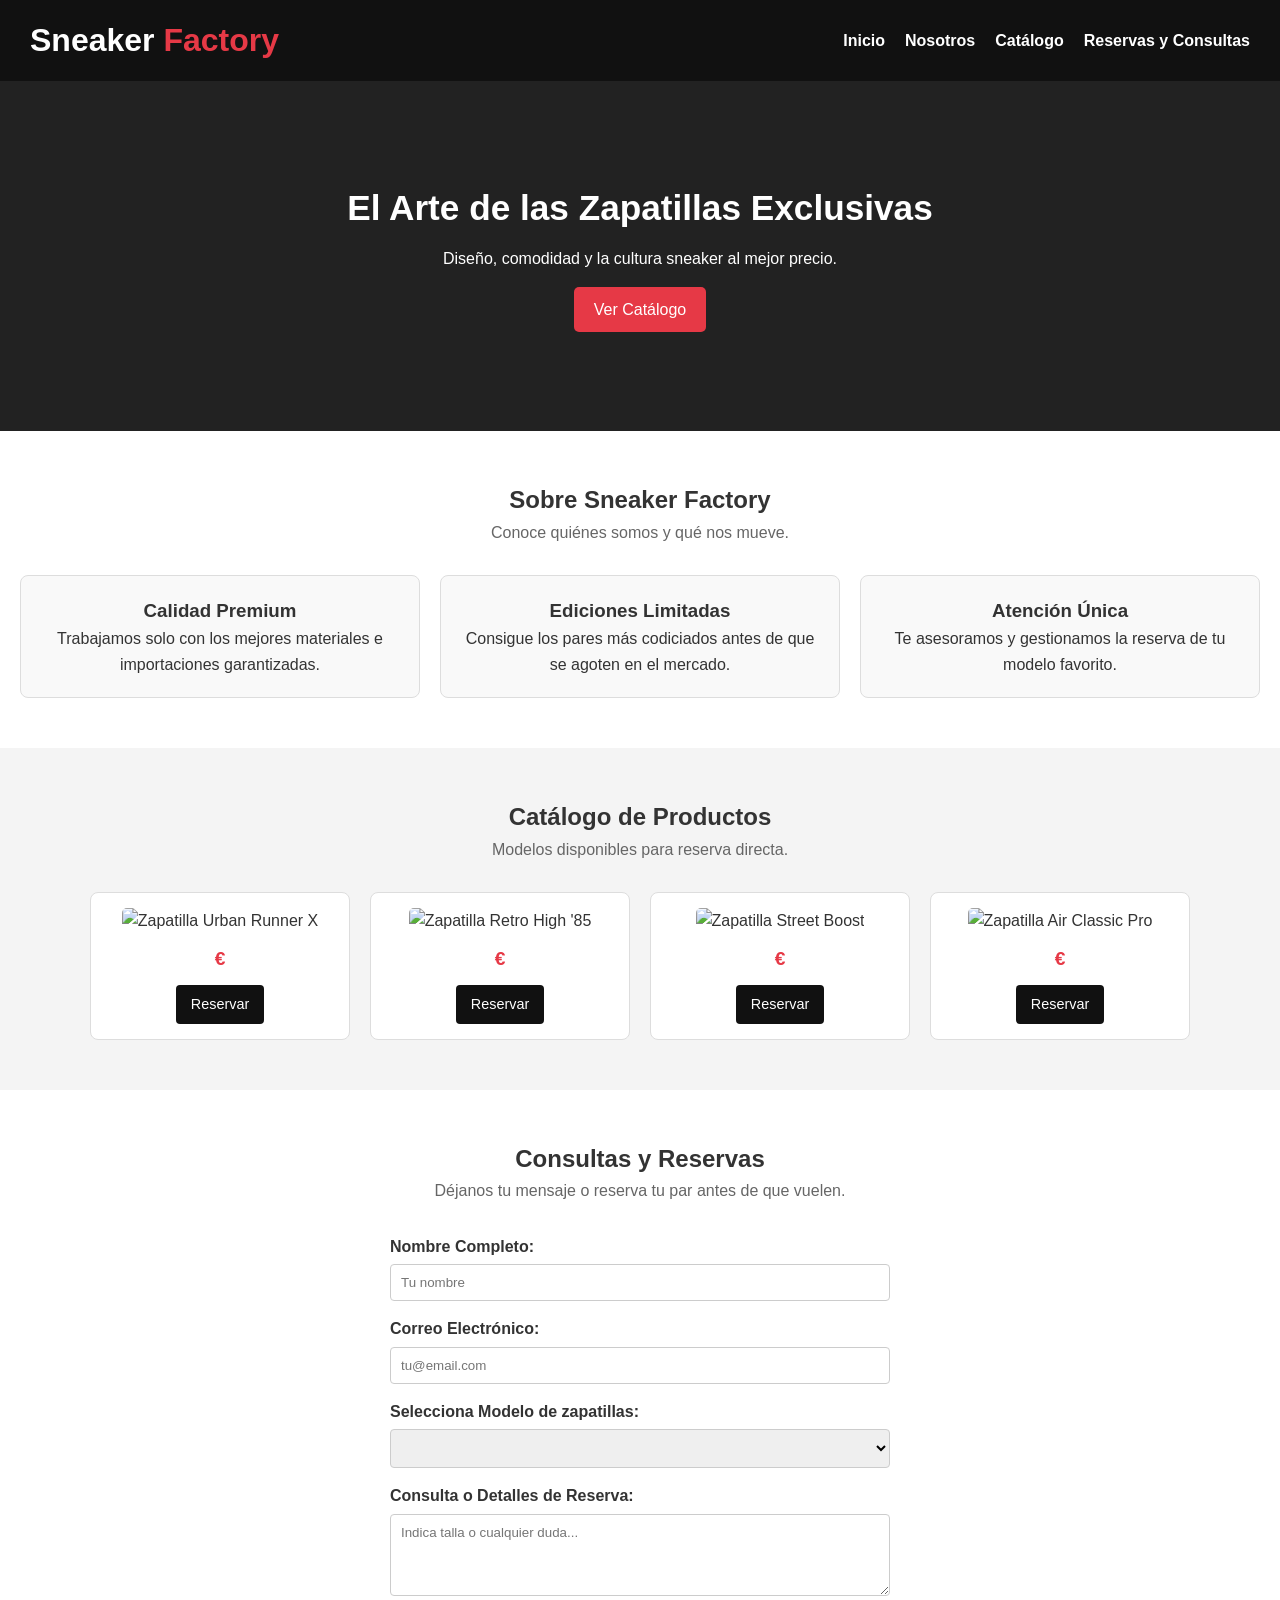
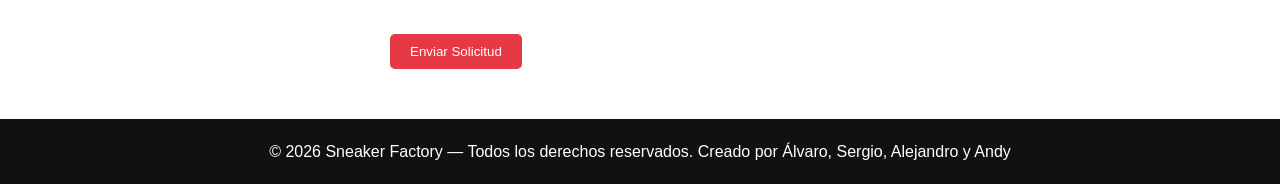
==== frontend/index.html @ 97ee73ec "añadiendo los links del css" ====
<!DOCTYPE html>
<html lang="en">

<head>
    <meta charset="UTF-8">
    <meta name="viewport" content="width=device-width, initial-scale=1.0">
    <title>Sneaker Factory</title>
    <link rel="stylesheet" href="CSS/Base.css">
    <link rel="stylesheet" href="CSS/Componentes.css">
    <link rel="stylesheet" href="CSS/layout.css">
    <link rel="stylesheet" href="CSS/Responvise.css">
</head>

<body>

    <header class="header">
        <div class="logo">
            <h1>Sneaker <span>Factory</span></h1>
        </div>
        <nav class="nav">
            <ul>
                <li><a href="#inicio">Inicio</a></li>
                <li><a href="#nosotros">Nosotros</a></li>
                <li><a href="#catalogo">Catálogo</a></li>
                <li><a href="#reservas">Reservas y Consultas</a></li>
            </ul>
        </nav>
    </header>

    <main>

        <section id="inicio" class="hero">
            <div class="hero-texto">
                <h2>El Arte de las Zapatillas Exclusivas</h2>
                <p>Diseño, comodidad y la cultura sneaker al mejor precio.</p>
                <a href="#catalogo" class="btn">Ver Catálogo</a>
            </div>
        </section>

        <section id="nosotros" class="seccion">
            <h2>Sobre Sneaker Factory</h2>
            <p class="subtitulo">Conoce quiénes somos y qué nos mueve.</p>

            <div class="flex-nosotros">
                <article class="tarjeta-nosotros">
                    <h3>Calidad Premium</h3>
                    <p>Trabajamos solo con los mejores materiales e importaciones garantizadas.</p>
                </article>

                <article class="tarjeta-nosotros">
                    <h3>Ediciones Limitadas</h3>
                    <p>Consigue los pares más codiciados antes de que se agoten en el mercado.</p>
                </article>

                <article class="tarjeta-nosotros">
                    <h3>Atención Única</h3>
                    <p>Te asesoramos y gestionamos la reserva de tu modelo favorito.</p>
                </article>
            </div>
        </section>

        <section id="catalogo" class="seccion fondo-gris">
            <h2>Catálogo de Productos</h2>
            <p class="subtitulo">Modelos disponibles para reserva directa.</p>

            <div class="grid-catalogo">
                <article class="producto">
                    <figure>
                        <img src="https://via.placeholder.com/300x200" alt="Zapatilla Urban Runner X">
                    </figure>
                    <h3></h3>
                    <p class="precio">€</p>
                    <a href="#reservas" class="btn-sm">Reservar</a>
                </article>

                <article class="producto">
                    <figure>
                        <img src="https://via.placeholder.com/300x200" alt="Zapatilla Retro High '85">
                    </figure>
                    <h3></h3>
                    <p class="precio">€</p>
                    <a href="#reservas" class="btn-sm">Reservar</a>
                </article>

                <article class="producto">
                    <figure>
                        <img src="https://via.placeholder.com/300x200" alt="Zapatilla Street Boost">
                    </figure>
                    <h3></h3>
                    <p class="precio">€</p>
                    <a href="#reservas" class="btn-sm">Reservar</a>
                </article>

                <article class="producto">
                    <figure>
                        <img src="https://via.placeholder.com/300x200" alt="Zapatilla Air Classic Pro">
                    </figure>
                    <h3></h3>
                    <p class="precio">€</p>
                    <a href="#reservas" class="btn-sm">Reservar</a>
                </article>
            </div>
        </section>

        <section id="reservas" class="seccion">
            <h2>Consultas y Reservas</h2>
            <p class="subtitulo">Déjanos tu mensaje o reserva tu par antes de que vuelen.</p>

            <form class="formulario">
                <div class="campo">
                    <label for="nombre">Nombre Completo:</label>
                    <input type="text" id="nombre" name="nombre" required placeholder="Tu nombre">
                </div>
                
                <div class="campo">
                    <label for="email">Correo Electrónico:</label>
                    <input type="email" id="email" name="email" required placeholder="tu@email.com">
                </div>

                <div class="campo">
                    <label for="modelo">Selecciona Modelo de zapatillas:</label>
                    <select id="modelo" name="modelo">
                        <option value="urban"></option>
                        <option value="retro"></option>
                        <option value="street"></option>
                        <option value="air"></option>
                    </select>
                </div>

                <div class="campo">
                    <label for="mensaje">Consulta o Detalles de Reserva:</label>
                    <textarea id="mensaje" name="mensaje" rows="4" placeholder="Indica talla o cualquier duda..."></textarea>
                </div>

                <button type="submit" class="btn">Enviar Solicitud</button>
            </form>
        </section>
    </main>

    <footer>
        <p>&copy; 2026 Sneaker Factory — Todos los derechos reservados. Creado por Álvaro, Sergio, Alejandro y Andy</p>
    </footer>
</body>

</html>
---- frontend/CSS/Base.css ----
:root {
    --color-principal: #e63946;
    --color-oscuro: #111111;
    --color-secundario: #222222;
    --color-gris-claro: #f4f4f4;
    --color-texto: #333333;
    --color-subtexto: #666666;
    --fuente: Arial, Helvetica, sans-serif;
}

* {
    margin: 0;
    padding: 0;
    box-sizing: border-box;
    font-family: var(--fuente);
}

body {
    color: var(--color-texto);
    line-height: 1.6;
}

.seccion {
    padding: 50px 20px;
    text-align: center;
}

.subtitulo {
    color: var(--color-subtexto);
    margin-bottom: 30px;
}

.fondo-gris {
    background-color: var(--color-gris-claro);
}
---- frontend/CSS/Componentes.css ----
.btn {
    display: inline-block;
    background-color: var(--color-principal);
    color: #fff;
    padding: 10px 20px;
    text-decoration: none;
    border-radius: 5px;
    border: none;
    cursor: pointer;
    margin-top: 15px;
}

.btn:hover {
    background-color: #c12a36;
}

.btn-sm {
    display: inline-block;
    background-color: var(--color-oscuro);
    color: #fff;
    padding: 8px 15px;
    text-decoration: none;
    border-radius: 4px;
    font-size: 0.9rem;
}

.btn-sm:hover {
    background-color: var(--color-principal);
}

.tarjeta-nosotros {
    background-color: #f9f9f9;
    border: 1px solid #ddd;
    border-radius: 8px;
    padding: 20px;
    flex: 1;
}

.producto {
    background-color: #fff;
    border: 1px solid #ddd;
    border-radius: 8px;
    padding: 15px;
}

.producto img {
    width: 100%;
    border-radius: 5px;
}

.precio {
    font-size: 1.2rem;
    font-weight: bold;
    color: var(--color-principal);
    margin: 10px 0;
}

.formulario {
    max-width: 500px;
    margin: 0 auto;
    text-align: left;
}

.campo {
    margin-bottom: 15px;
}

.campo label {
    display: block;
    margin-bottom: 5px;
    font-weight: bold;
}

.campo input, .campo select, .campo textarea {
    width: 100%;
    padding: 10px;
    border: 1px solid #ccc;
    border-radius: 4px;
}
---- frontend/CSS/layout.css ----
.header {
    background-color: var(--color-oscuro);
    color: #fff;
    padding: 15px 30px;
    display: flex;
    justify-content: space-between;
    align-items: center;
    position: sticky;
    top: 0;
    z-index: 100;
}

.logo h1 span {
    color: var(--color-principal);
}

.nav ul {
    display: flex;
    list-style: none;
    gap: 20px;
}

.nav a {
    color: #fff;
    text-decoration: none;
    font-weight: bold;
}

.nav a:hover {
    color: var(--color-principal);
}

.hero {
    background-color: var(--color-secundario);
    color: #fff;
    height: 350px;
    display: flex;
    justify-content: center;
    align-items: center;
    text-align: center;
    padding: 20px;
}

.hero h2 {
    font-size: 2.2rem;
    margin-bottom: 10px;
}

.flex-nosotros {
    display: flex;
    gap: 20px;
    justify-content: center;
}

.grid-catalogo {
    display: grid;
    grid-template-columns: repeat(4, 1fr); 
    gap: 20px;
    max-width: 1100px;
    margin: 0 auto;
}

footer {
    background-color: var(--color-oscuro);
    color: #fff;
    text-align: center;
    padding: 20px;
}
---- frontend/CSS/Responvise.css ----
@media (max-width: 1024px) {
    .grid-catalogo {
        grid-template-columns: repeat(2, 1fr);
    }
}

@media (max-width: 768px) {
    .header {
        flex-direction: column;
        gap: 10px;
    }

    .nav ul {
        flex-direction: column;
        align-items: center;
        gap: 10px;
    }

    .flex-nosotros {
        flex-direction: column;
    }

    .grid-catalogo {
        grid-template-columns: 1fr;
    }
}
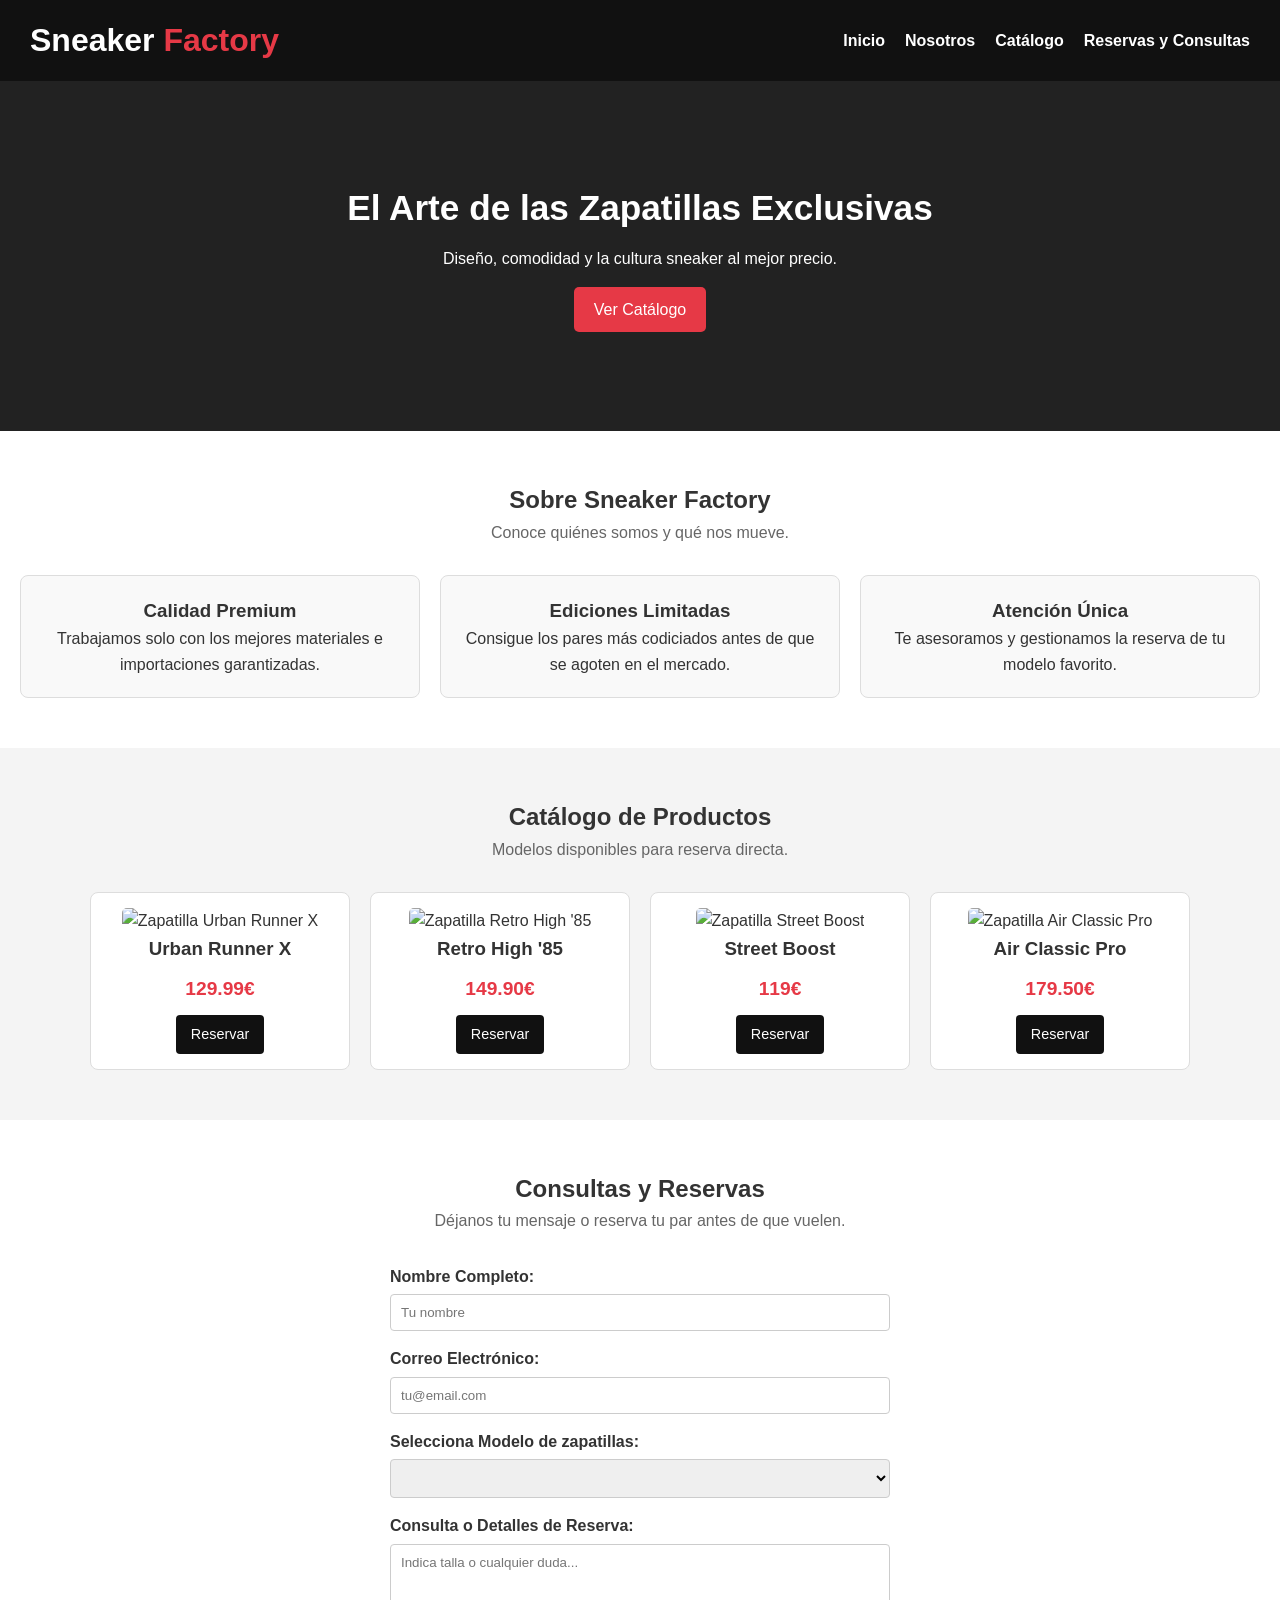
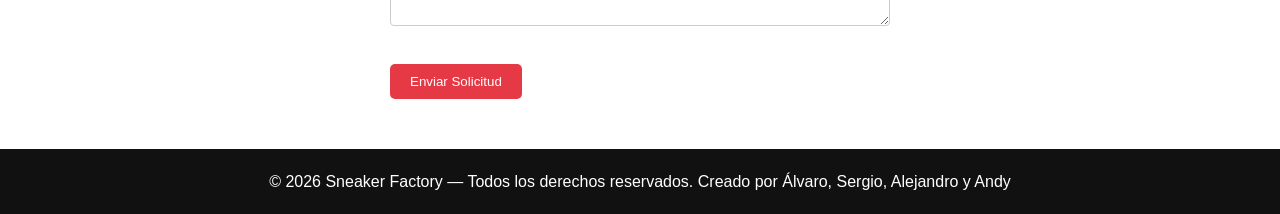
==== commit 53a7c6cf: "retocando html y js" ====
--- a/frontend/index.html
+++ b/frontend/index.html
@@ -68,8 +68,8 @@
                     <figure>
                         <img src="https://via.placeholder.com/300x200" alt="Zapatilla Urban Runner X">
                     </figure>
-                    <h3></h3>
-                    <p class="precio">€</p>
+                    <h3>Urban Runner X</h3>
+                    <p class="precio">129.99€</p>
                     <a href="#reservas" class="btn-sm">Reservar</a>
                 </article>
 
@@ -77,8 +77,8 @@
                     <figure>
                         <img src="https://via.placeholder.com/300x200" alt="Zapatilla Retro High '85">
                     </figure>
-                    <h3></h3>
-                    <p class="precio">€</p>
+                    <h3>Retro High '85</h3>
+                    <p class="precio">149.90€</p>
                     <a href="#reservas" class="btn-sm">Reservar</a>
                 </article>
 
@@ -86,8 +86,8 @@
                     <figure>
                         <img src="https://via.placeholder.com/300x200" alt="Zapatilla Street Boost">
                     </figure>
-                    <h3></h3>
-                    <p class="precio">€</p>
+                    <h3>Street Boost</h3>
+                    <p class="precio">119€</p>
                     <a href="#reservas" class="btn-sm">Reservar</a>
                 </article>
 
@@ -95,8 +95,8 @@
                     <figure>
                         <img src="https://via.placeholder.com/300x200" alt="Zapatilla Air Classic Pro">
                     </figure>
-                    <h3></h3>
-                    <p class="precio">€</p>
+                    <h3>Air Classic Pro</h3>
+                    <p class="precio">179.50€</p>
                     <a href="#reservas" class="btn-sm">Reservar</a>
                 </article>
             </div>
@@ -140,6 +140,7 @@
     <footer>
         <p>&copy; 2026 Sneaker Factory — Todos los derechos reservados. Creado por Álvaro, Sergio, Alejandro y Andy</p>
     </footer>
+    <script src="JS/SneackerFactory.js" defer></script>
 </body>
 
-</html>+</html>
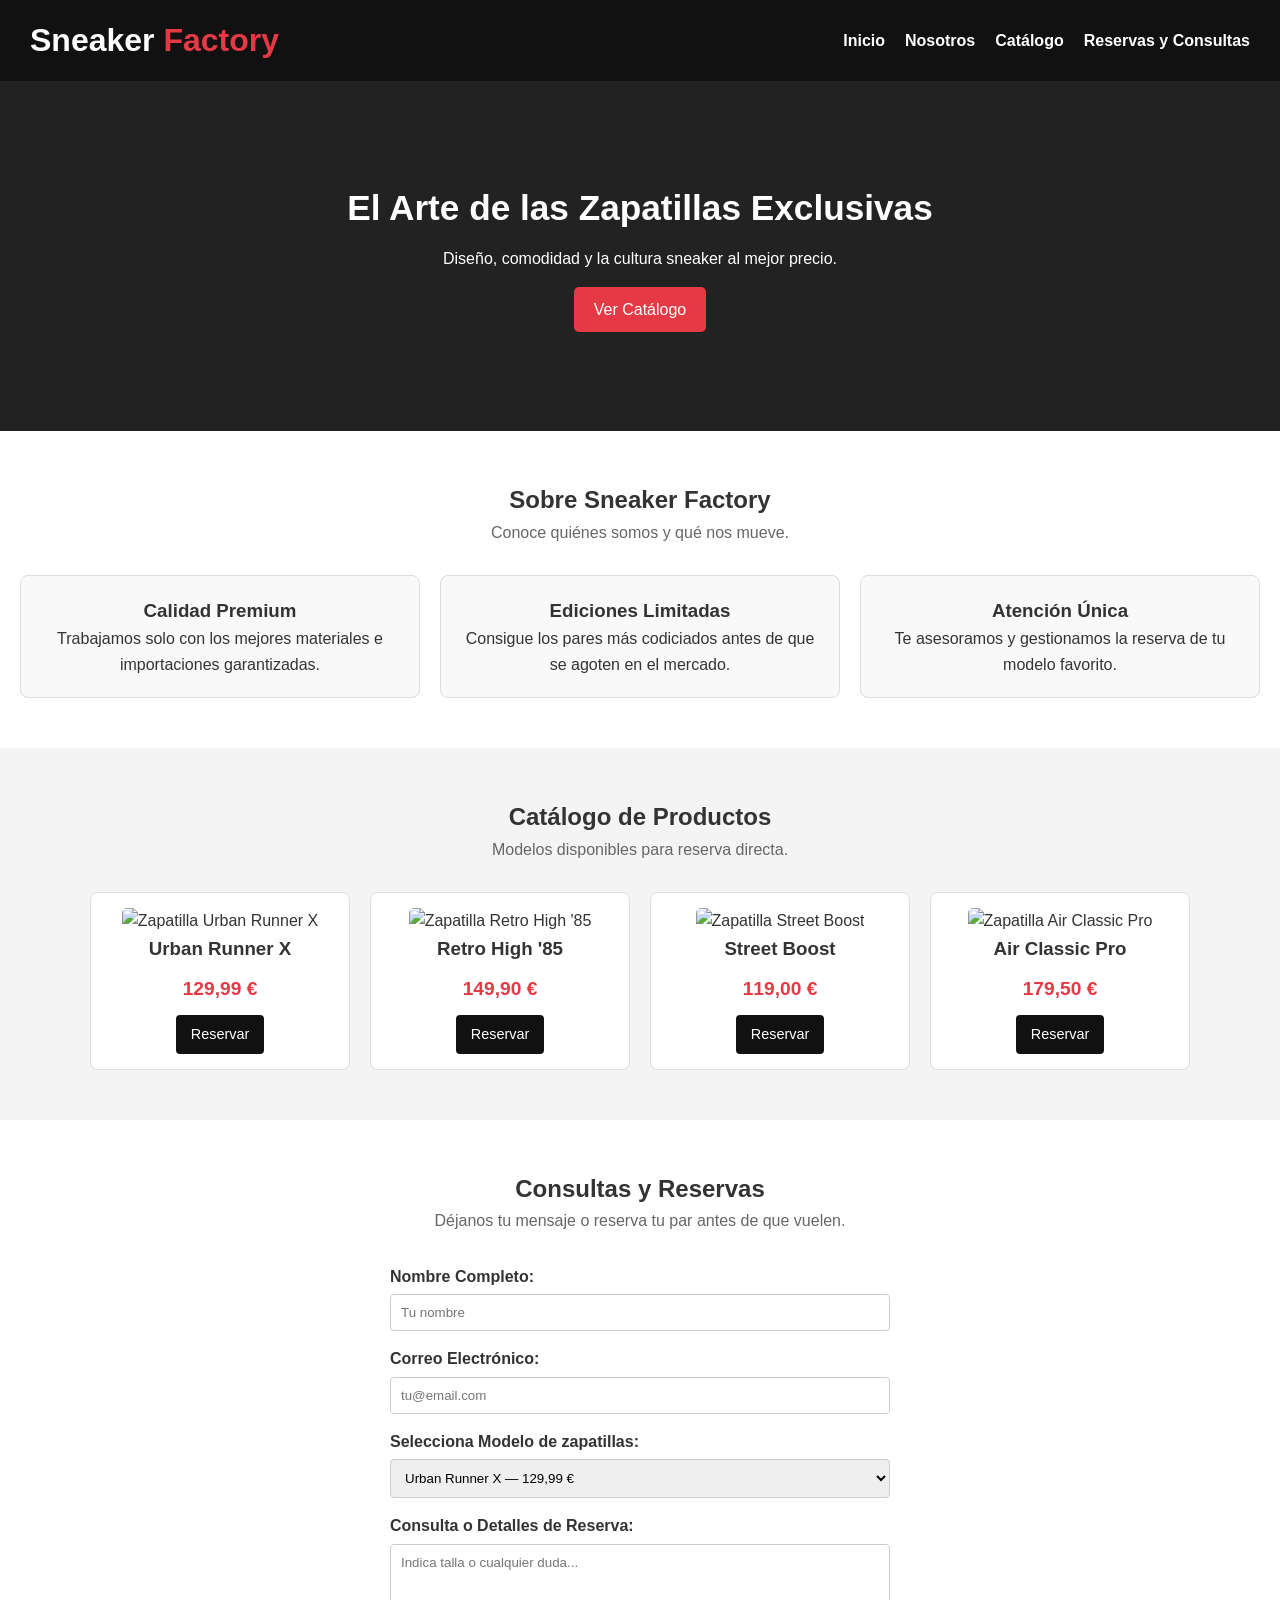
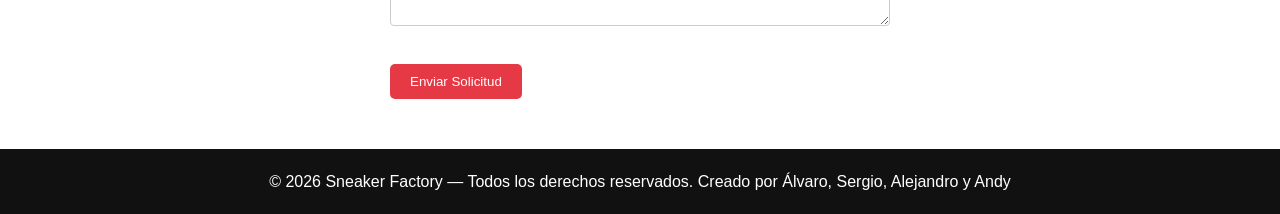
==== commit 7c500885: "arreglando problemas de conexion html con js" ====
--- a/frontend/index.html
+++ b/frontend/index.html
@@ -140,7 +140,7 @@
     <footer>
         <p>&copy; 2026 Sneaker Factory — Todos los derechos reservados. Creado por Álvaro, Sergio, Alejandro y Andy</p>
     </footer>
-    <script src="JS/SneackerFactory.js" defer></script>
+    <script src="SneackerFactory.js" defer></script>
 </body>
 
 </html>
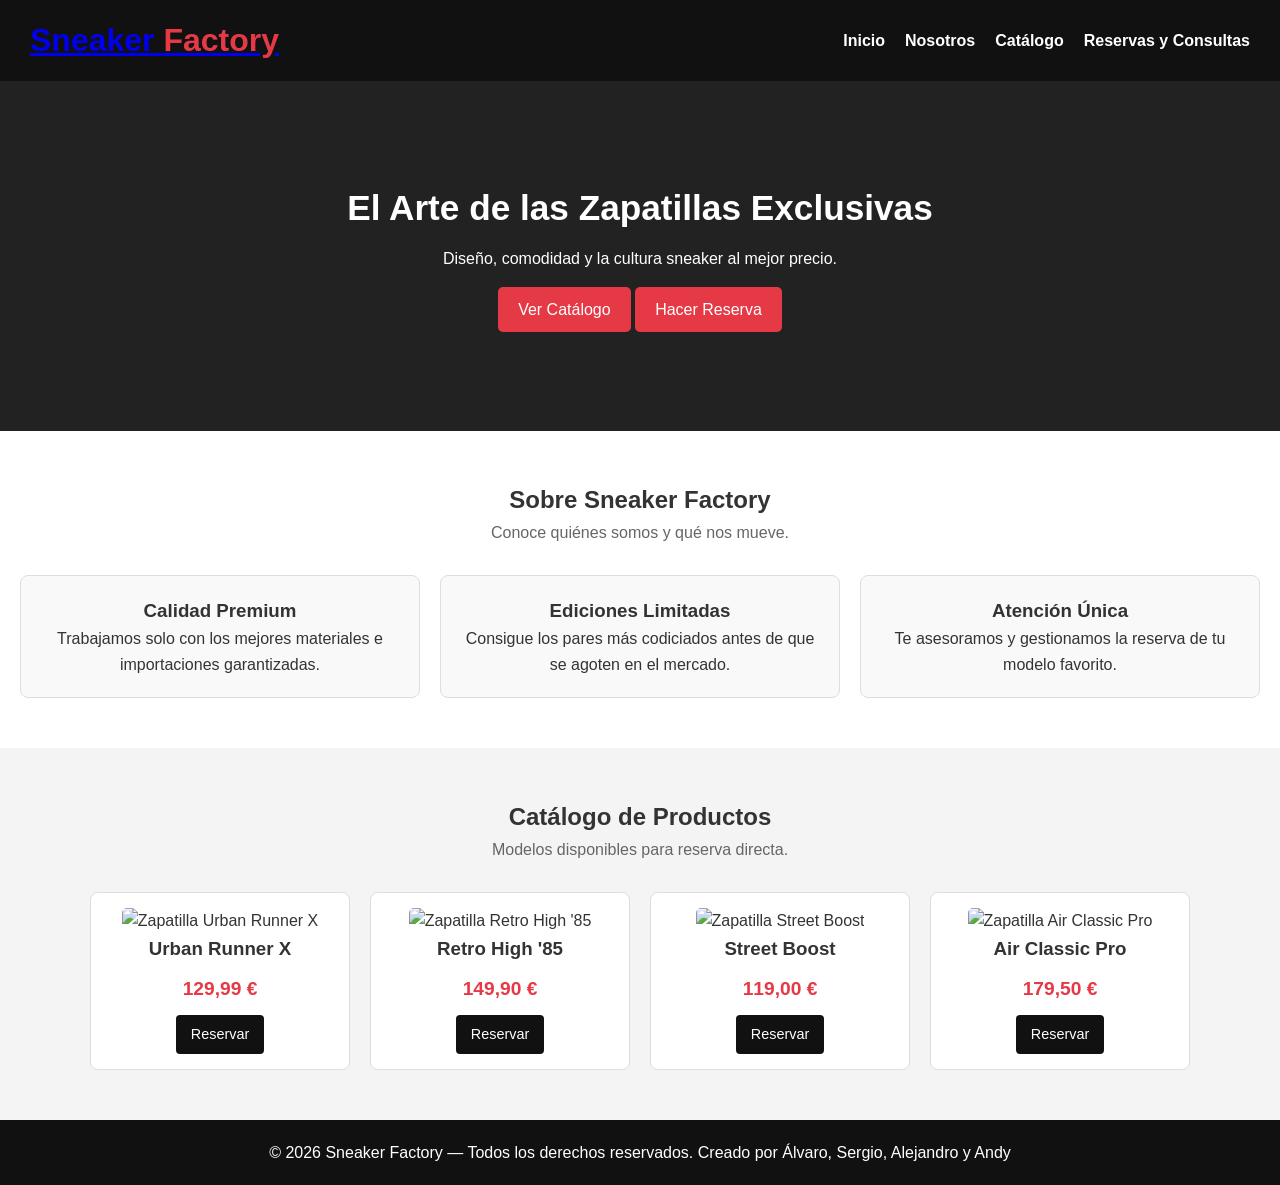
==== commit cd4d0d7b: "cambiando estructura" ====
--- a/frontend/index.html
+++ b/frontend/index.html
@@ -1,5 +1,5 @@
 <!DOCTYPE html>
-<html lang="en">
+<html lang="es">
 
 <head>
     <meta charset="UTF-8">
@@ -15,14 +15,14 @@
 
     <header class="header">
         <div class="logo">
-            <h1>Sneaker <span>Factory</span></h1>
+            <h1><a href="index.html">Sneaker <span>Factory</span></a></h1>
         </div>
         <nav class="nav">
             <ul>
                 <li><a href="#inicio">Inicio</a></li>
                 <li><a href="#nosotros">Nosotros</a></li>
                 <li><a href="#catalogo">Catálogo</a></li>
-                <li><a href="#reservas">Reservas y Consultas</a></li>
+                <li><a href="reservas.html">Reservas y Consultas</a></li>
             </ul>
         </nav>
     </header>
@@ -31,9 +31,12 @@
 
         <section id="inicio" class="hero">
             <div class="hero-texto">
-                <h2>El Arte de las Zapatillas Exclusivas</h2>
+                <h2>El Arte de las <span>Zapatillas Exclusivas</span></h2>
                 <p>Diseño, comodidad y la cultura sneaker al mejor precio.</p>
-                <a href="#catalogo" class="btn">Ver Catálogo</a>
+                <div class="hero-botones">
+                    <a href="#catalogo" class="btn">Ver Catálogo</a>
+                    <a href="reservas.html" class="btn btn-outline">Hacer Reserva</a>
+                </div>
             </div>
         </section>
 
@@ -66,75 +69,42 @@
             <div class="grid-catalogo">
                 <article class="producto">
                     <figure>
-                        <img src="https://via.placeholder.com/300x200" alt="Zapatilla Urban Runner X">
+                        <img src="https://placehold.co/300x200?text=Urban+Runner+X" alt="Zapatilla Urban Runner X">
                     </figure>
                     <h3>Urban Runner X</h3>
-                    <p class="precio">129.99€</p>
-                    <a href="#reservas" class="btn-sm">Reservar</a>
+                    <p class="precio">129,99 €</p>
+                    <a href="reservas.html?modelo=urban" class="btn-sm">Reservar</a>
                 </article>
 
                 <article class="producto">
                     <figure>
-                        <img src="https://via.placeholder.com/300x200" alt="Zapatilla Retro High '85">
+                        <img src="https://placehold.co/300x200?text=Retro+High+'85" alt="Zapatilla Retro High '85">
                     </figure>
                     <h3>Retro High '85</h3>
-                    <p class="precio">149.90€</p>
-                    <a href="#reservas" class="btn-sm">Reservar</a>
+                    <p class="precio">149,90 €</p>
+                    <a href="reservas.html?modelo=retro" class="btn-sm">Reservar</a>
                 </article>
 
                 <article class="producto">
                     <figure>
-                        <img src="https://via.placeholder.com/300x200" alt="Zapatilla Street Boost">
+                        <img src="https://placehold.co/300x200?text=Street+Boost" alt="Zapatilla Street Boost">
                     </figure>
                     <h3>Street Boost</h3>
-                    <p class="precio">119€</p>
-                    <a href="#reservas" class="btn-sm">Reservar</a>
+                    <p class="precio">119,00 €</p>
+                    <a href="reservas.html?modelo=street" class="btn-sm">Reservar</a>
                 </article>
 
                 <article class="producto">
                     <figure>
-                        <img src="https://via.placeholder.com/300x200" alt="Zapatilla Air Classic Pro">
+                        <img src="https://placehold.co/300x200?text=Air+Classic+Pro" alt="Zapatilla Air Classic Pro">
                     </figure>
                     <h3>Air Classic Pro</h3>
-                    <p class="precio">179.50€</p>
-                    <a href="#reservas" class="btn-sm">Reservar</a>
+                    <p class="precio">179,50 €</p>
+                    <a href="reservas.html?modelo=air" class="btn-sm">Reservar</a>
                 </article>
             </div>
         </section>
 
-        <section id="reservas" class="seccion">
-            <h2>Consultas y Reservas</h2>
-            <p class="subtitulo">Déjanos tu mensaje o reserva tu par antes de que vuelen.</p>
-
-            <form class="formulario">
-                <div class="campo">
-                    <label for="nombre">Nombre Completo:</label>
-                    <input type="text" id="nombre" name="nombre" required placeholder="Tu nombre">
-                </div>
-                
-                <div class="campo">
-                    <label for="email">Correo Electrónico:</label>
-                    <input type="email" id="email" name="email" required placeholder="tu@email.com">
-                </div>
-
-                <div class="campo">
-                    <label for="modelo">Selecciona Modelo de zapatillas:</label>
-                    <select id="modelo" name="modelo">
-                        <option value="urban"></option>
-                        <option value="retro"></option>
-                        <option value="street"></option>
-                        <option value="air"></option>
-                    </select>
-                </div>
-
-                <div class="campo">
-                    <label for="mensaje">Consulta o Detalles de Reserva:</label>
-                    <textarea id="mensaje" name="mensaje" rows="4" placeholder="Indica talla o cualquier duda..."></textarea>
-                </div>
-
-                <button type="submit" class="btn">Enviar Solicitud</button>
-            </form>
-        </section>
     </main>
 
     <footer>
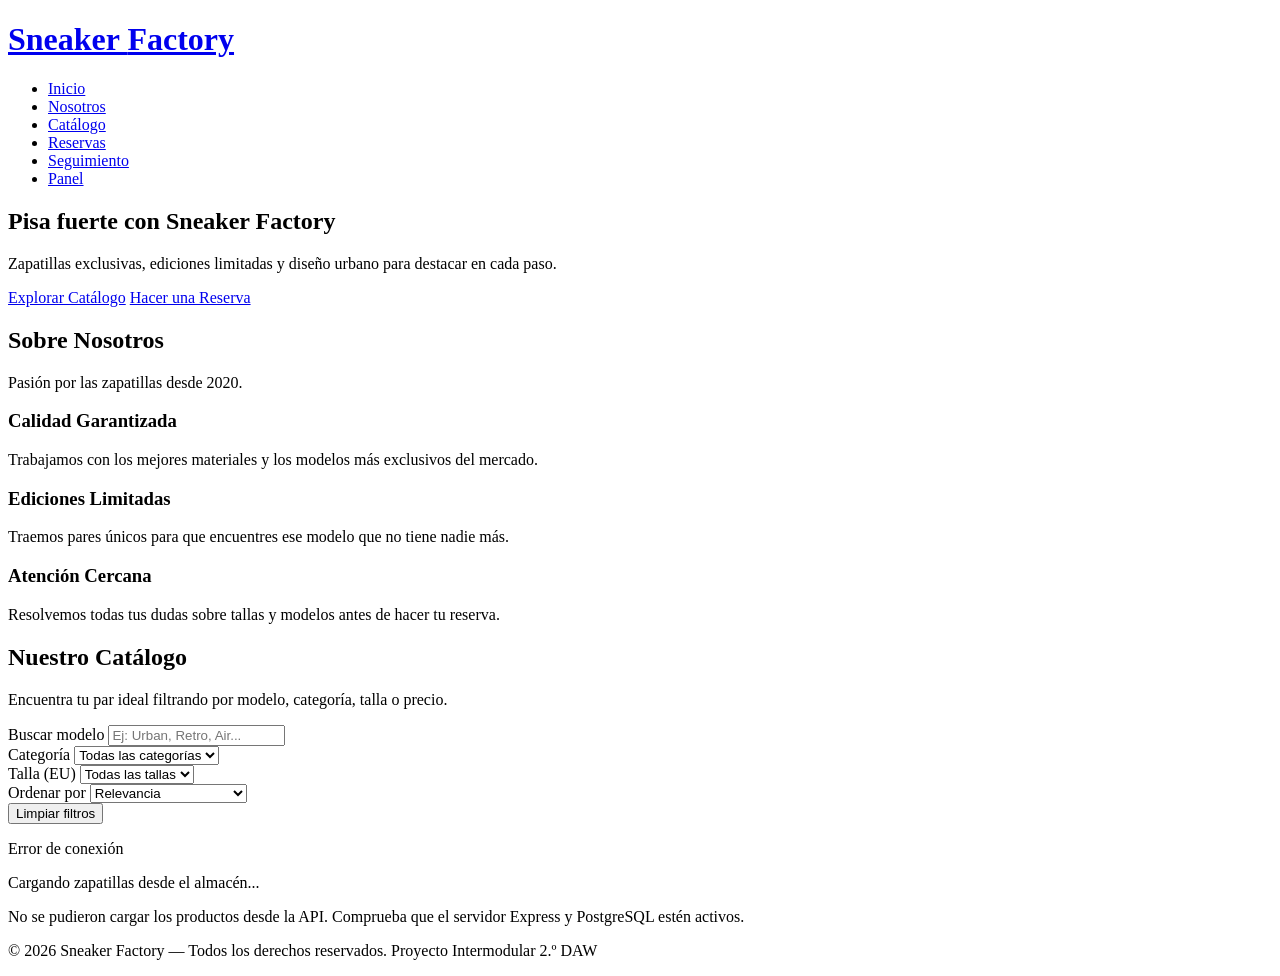
==== commit b1263d8a: "añadiendo todo el frontend" ====
--- a/frontend/index.html
+++ b/frontend/index.html
@@ -4,11 +4,11 @@
 <head>
     <meta charset="UTF-8">
     <meta name="viewport" content="width=device-width, initial-scale=1.0">
-    <title>Sneaker Factory</title>
-    <link rel="stylesheet" href="CSS/Base.css">
-    <link rel="stylesheet" href="CSS/Componentes.css">
-    <link rel="stylesheet" href="CSS/layout.css">
-    <link rel="stylesheet" href="CSS/Responvise.css">
+    <title>Sneaker Factory | Tienda Oficial de Zapatillas</title>
+    <link rel="stylesheet" href="css/base.css">
+    <link rel="stylesheet" href="css/componentes.css">
+    <link rel="stylesheet" href="css/layout.css">
+    <link rel="stylesheet" href="css/responsive.css">
 </head>
 
 <body>
@@ -19,98 +19,120 @@
         </div>
         <nav class="nav">
             <ul>
-                <li><a href="#inicio">Inicio</a></li>
+                <li><a href="#inicio" class="activo">Inicio</a></li>
                 <li><a href="#nosotros">Nosotros</a></li>
                 <li><a href="#catalogo">Catálogo</a></li>
-                <li><a href="reservas.html">Reservas y Consultas</a></li>
+                <li><a href="html/reservas.html">Reservas</a></li>
+                <li><a href="html/seguimiento.html">Seguimiento</a></li>
+                <li><a href="html/panel.html">Panel</a></li>
             </ul>
         </nav>
     </header>
 
     <main>
-
+        <!-- HERO / PORTADA -->
         <section id="inicio" class="hero">
             <div class="hero-texto">
-                <h2>El Arte de las <span>Zapatillas Exclusivas</span></h2>
-                <p>Diseño, comodidad y la cultura sneaker al mejor precio.</p>
+                <h2>Pisa fuerte con <span>Sneaker Factory</span></h2>
+                <p>Zapatillas exclusivas, ediciones limitadas y diseño urbano para destacar en cada paso.</p>
                 <div class="hero-botones">
-                    <a href="#catalogo" class="btn">Ver Catálogo</a>
-                    <a href="reservas.html" class="btn btn-outline">Hacer Reserva</a>
+                    <a href="#catalogo" class="btn">Explorar Catálogo</a>
+                    <a href="html/reservas.html" class="btn btn-outline">Hacer una Reserva</a>
                 </div>
             </div>
         </section>
 
+        <!-- SOBRE NOSOTROS -->
         <section id="nosotros" class="seccion">
-            <h2>Sobre Sneaker Factory</h2>
-            <p class="subtitulo">Conoce quiénes somos y qué nos mueve.</p>
-
+            <h2>Sobre Nosotros</h2>
+            <p class="subtitulo">Pasión por las zapatillas desde 2020.</p>
             <div class="flex-nosotros">
                 <article class="tarjeta-nosotros">
-                    <h3>Calidad Premium</h3>
-                    <p>Trabajamos solo con los mejores materiales e importaciones garantizadas.</p>
+                    <h3>Calidad Garantizada</h3>
+                    <p>Trabajamos con los mejores materiales y los modelos más exclusivos del mercado.</p>
                 </article>
-
                 <article class="tarjeta-nosotros">
                     <h3>Ediciones Limitadas</h3>
-                    <p>Consigue los pares más codiciados antes de que se agoten en el mercado.</p>
+                    <p>Traemos pares únicos para que encuentres ese modelo que no tiene nadie más.</p>
                 </article>
-
                 <article class="tarjeta-nosotros">
-                    <h3>Atención Única</h3>
-                    <p>Te asesoramos y gestionamos la reserva de tu modelo favorito.</p>
+                    <h3>Atención Cercana</h3>
+                    <p>Resolvemos todas tus dudas sobre tallas y modelos antes de hacer tu reserva.</p>
                 </article>
             </div>
         </section>
 
+        <!-- CATÁLOGO DINÁMICO -->
         <section id="catalogo" class="seccion fondo-gris">
-            <h2>Catálogo de Productos</h2>
-            <p class="subtitulo">Modelos disponibles para reserva directa.</p>
+            <h2>Nuestro Catálogo</h2>
+            <p class="subtitulo">Encuentra tu par ideal filtrando por modelo, categoría, talla o precio.</p>
 
-            <div class="grid-catalogo">
-                <article class="producto">
-                    <figure>
-                        <img src="https://placehold.co/300x200?text=Urban+Runner+X" alt="Zapatilla Urban Runner X">
-                    </figure>
-                    <h3>Urban Runner X</h3>
-                    <p class="precio">129,99 €</p>
-                    <a href="reservas.html?modelo=urban" class="btn-sm">Reservar</a>
-                </article>
+            <!-- BARRA DE FILTROS UNIFICADA -->
+            <div class="barra-filtros" role="search" aria-label="Filtros del catálogo">
+                <div class="filtro-grupo">
+                    <label for="filtro-busqueda">Buscar modelo</label>
+                    <input type="search" id="filtro-busqueda" placeholder="Ej: Urban, Retro, Air...">
+                </div>
 
-                <article class="producto">
-                    <figure>
-                        <img src="https://placehold.co/300x200?text=Retro+High+'85" alt="Zapatilla Retro High '85">
-                    </figure>
-                    <h3>Retro High '85</h3>
-                    <p class="precio">149,90 €</p>
-                    <a href="reservas.html?modelo=retro" class="btn-sm">Reservar</a>
-                </article>
+                <div class="filtro-grupo">
+                    <label for="filtro-categoria">Categoría</label>
+                    <select id="filtro-categoria">
+                        <option value="">Todas las categorías</option>
+                    </select>
+                </div>
 
-                <article class="producto">
-                    <figure>
-                        <img src="https://placehold.co/300x200?text=Street+Boost" alt="Zapatilla Street Boost">
-                    </figure>
-                    <h3>Street Boost</h3>
-                    <p class="precio">119,00 €</p>
-                    <a href="reservas.html?modelo=street" class="btn-sm">Reservar</a>
-                </article>
+                <div class="filtro-grupo">
+                    <label for="filtro-talla">Talla (EU)</label>
+                    <select id="filtro-talla">
+                        <option value="">Todas las tallas</option>
+                        <option value="39">39 EU</option>
+                        <option value="40">40 EU</option>
+                        <option value="41">41 EU</option>
+                        <option value="42">42 EU</option>
+                        <option value="43">43 EU</option>
+                        <option value="44">44 EU</option>
+                        <option value="45">45 EU</option>
+                    </select>
+                </div>
 
-                <article class="producto">
-                    <figure>
-                        <img src="https://placehold.co/300x200?text=Air+Classic+Pro" alt="Zapatilla Air Classic Pro">
-                    </figure>
-                    <h3>Air Classic Pro</h3>
-                    <p class="precio">179,50 €</p>
-                    <a href="reservas.html?modelo=air" class="btn-sm">Reservar</a>
-                </article>
+                <div class="filtro-grupo">
+                    <label for="filtro-orden">Ordenar por</label>
+                    <select id="filtro-orden">
+                        <option value="">Relevancia</option>
+                        <option value="precio-asc">Precio: menor a mayor</option>
+                        <option value="precio-desc">Precio: mayor a menor</option>
+                    </select>
+                </div>
+
+                <div class="filtro-acciones">
+                    <button type="button" id="btn-limpiar-filtros" class="btn-limpiar">Limpiar filtros</button>
+                </div>
             </div>
+
+            <!-- CONTADOR Y MENSAJES DE ESTADO -->
+            <div class="estado-catalogo-barra">
+                <p id="contador-resultados" class="contador-resultados">Cargando modelos...</p>
+            </div>
+
+            <!-- LOADER VISUAL -->
+            <div id="loader-catalogo" class="loader-contenedor" role="status" aria-live="polite">
+                <div class="spinner" aria-hidden="true"></div>
+                <p>Cargando zapatillas desde el almacén...</p>
+            </div>
+
+            <!-- MENSAJE DE ERROR O CATÁLOGO VACÍO -->
+            <div id="mensaje-catalogo" class="mensaje-estado oculto" role="alert"></div>
+
+            <!-- GRID OBLIGATORIO DE PRODUCTOS (se rellena desde js/catalogo.js) -->
+            <div id="grid-catalogo" class="grid-catalogo"></div>
         </section>
-
     </main>
 
     <footer>
-        <p>&copy; 2026 Sneaker Factory — Todos los derechos reservados. Creado por Álvaro, Sergio, Alejandro y Andy</p>
+        <p>&copy; 2026 Sneaker Factory — Todos los derechos reservados. Proyecto Intermodular 2.º DAW</p>
     </footer>
-    <script src="SneackerFactory.js" defer></script>
+
+    <script src="js/catalogo.js" defer></script>
 </body>
 
-</html>
+</html>
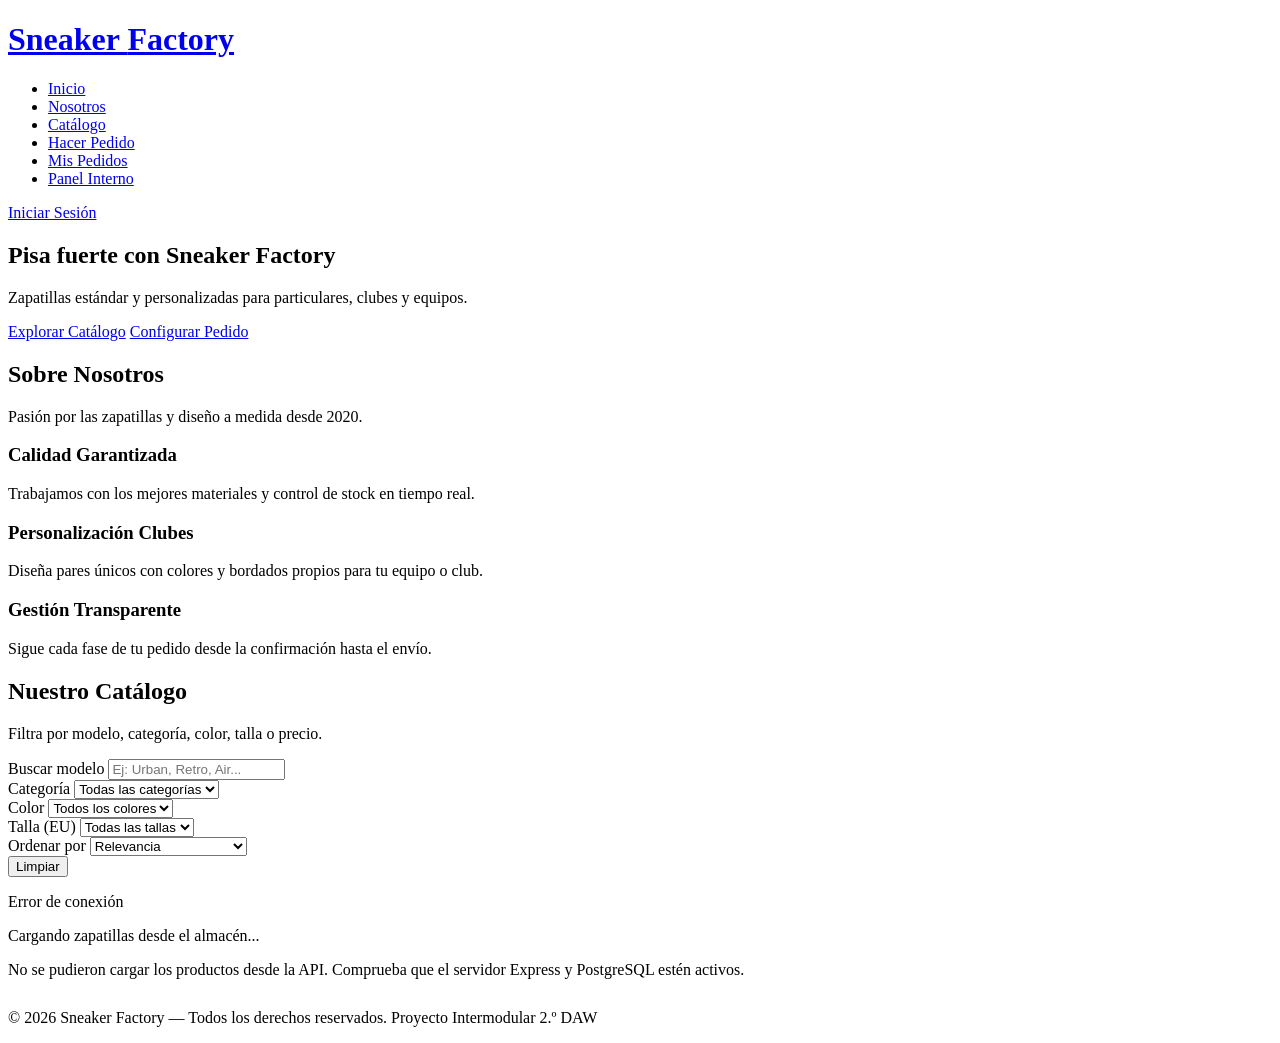
==== commit 05440ad8: "cambiando detalles de la pagina" ====
--- a/frontend/index.html
+++ b/frontend/index.html
@@ -22,11 +22,14 @@
                 <li><a href="#inicio" class="activo">Inicio</a></li>
                 <li><a href="#nosotros">Nosotros</a></li>
                 <li><a href="#catalogo">Catálogo</a></li>
-                <li><a href="html/reservas.html">Reservas</a></li>
-                <li><a href="html/seguimiento.html">Seguimiento</a></li>
-                <li><a href="html/panel.html">Panel</a></li>
+                <li><a href="html/pedidos.html">Hacer Pedido</a></li>
+                <li><a href="html/mis-pedidos.html">Mis Pedidos</a></li>
+                <li id="nav-item-panel"><a href="html/panel.html">Panel Interno</a></li>
             </ul>
         </nav>
+        <div class="nav-usuario" id="zona-usuario">
+            <a href="html/login.html" class="btn">Iniciar Sesión</a>
+        </div>
     </header>
 
     <main>
@@ -34,10 +37,10 @@
         <section id="inicio" class="hero">
             <div class="hero-texto">
                 <h2>Pisa fuerte con <span>Sneaker Factory</span></h2>
-                <p>Zapatillas exclusivas, ediciones limitadas y diseño urbano para destacar en cada paso.</p>
+                <p>Zapatillas estándar y personalizadas para particulares, clubes y equipos.</p>
                 <div class="hero-botones">
                     <a href="#catalogo" class="btn">Explorar Catálogo</a>
-                    <a href="html/reservas.html" class="btn btn-outline">Hacer una Reserva</a>
+                    <a href="html/pedidos.html" class="btn btn-outline">Configurar Pedido</a>
                 </div>
             </div>
         </section>
@@ -45,19 +48,19 @@
         <!-- SOBRE NOSOTROS -->
         <section id="nosotros" class="seccion">
             <h2>Sobre Nosotros</h2>
-            <p class="subtitulo">Pasión por las zapatillas desde 2020.</p>
+            <p class="subtitulo">Pasión por las zapatillas y diseño a medida desde 2020.</p>
             <div class="flex-nosotros">
                 <article class="tarjeta-nosotros">
                     <h3>Calidad Garantizada</h3>
-                    <p>Trabajamos con los mejores materiales y los modelos más exclusivos del mercado.</p>
+                    <p>Trabajamos con los mejores materiales y control de stock en tiempo real.</p>
                 </article>
                 <article class="tarjeta-nosotros">
-                    <h3>Ediciones Limitadas</h3>
-                    <p>Traemos pares únicos para que encuentres ese modelo que no tiene nadie más.</p>
+                    <h3>Personalización Clubes</h3>
+                    <p>Diseña pares únicos con colores y bordados propios para tu equipo o club.</p>
                 </article>
                 <article class="tarjeta-nosotros">
-                    <h3>Atención Cercana</h3>
-                    <p>Resolvemos todas tus dudas sobre tallas y modelos antes de hacer tu reserva.</p>
+                    <h3>Gestión Transparente</h3>
+                    <p>Sigue cada fase de tu pedido desde la confirmación hasta el envío.</p>
                 </article>
             </div>
         </section>
@@ -65,7 +68,7 @@
         <!-- CATÁLOGO DINÁMICO -->
         <section id="catalogo" class="seccion fondo-gris">
             <h2>Nuestro Catálogo</h2>
-            <p class="subtitulo">Encuentra tu par ideal filtrando por modelo, categoría, talla o precio.</p>
+            <p class="subtitulo">Filtra por modelo, categoría, color, talla o precio.</p>
 
             <!-- BARRA DE FILTROS UNIFICADA -->
             <div class="barra-filtros" role="search" aria-label="Filtros del catálogo">
@@ -78,6 +81,17 @@
                     <label for="filtro-categoria">Categoría</label>
                     <select id="filtro-categoria">
                         <option value="">Todas las categorías</option>
+                    </select>
+                </div>
+
+                <div class="filtro-grupo">
+                    <label for="filtro-color">Color</label>
+                    <select id="filtro-color">
+                        <option value="">Todos los colores</option>
+                        <option value="blanco">Blanco</option>
+                        <option value="negro">Negro</option>
+                        <option value="rojo">Rojo</option>
+                        <option value="azul">Azul</option>
                     </select>
                 </div>
 
@@ -105,26 +119,26 @@
                 </div>
 
                 <div class="filtro-acciones">
-                    <button type="button" id="btn-limpiar-filtros" class="btn-limpiar">Limpiar filtros</button>
+                    <button type="button" id="btn-limpiar-filtros" class="btn-limpiar">Limpiar</button>
                 </div>
             </div>
 
-            <!-- CONTADOR Y MENSAJES DE ESTADO -->
             <div class="estado-catalogo-barra">
                 <p id="contador-resultados" class="contador-resultados">Cargando modelos...</p>
             </div>
 
-            <!-- LOADER VISUAL -->
             <div id="loader-catalogo" class="loader-contenedor" role="status" aria-live="polite">
                 <div class="spinner" aria-hidden="true"></div>
                 <p>Cargando zapatillas desde el almacén...</p>
             </div>
 
-            <!-- MENSAJE DE ERROR O CATÁLOGO VACÍO -->
             <div id="mensaje-catalogo" class="mensaje-estado oculto" role="alert"></div>
 
-            <!-- GRID OBLIGATORIO DE PRODUCTOS (se rellena desde js/catalogo.js) -->
+            <!-- GRID DE PRODUCTOS -->
             <div id="grid-catalogo" class="grid-catalogo"></div>
+
+            <!-- PAGINACIÓN -->
+            <div id="paginacion-catalogo" class="tabs-barra" style="margin-top: 30px;"></div>
         </section>
     </main>
 
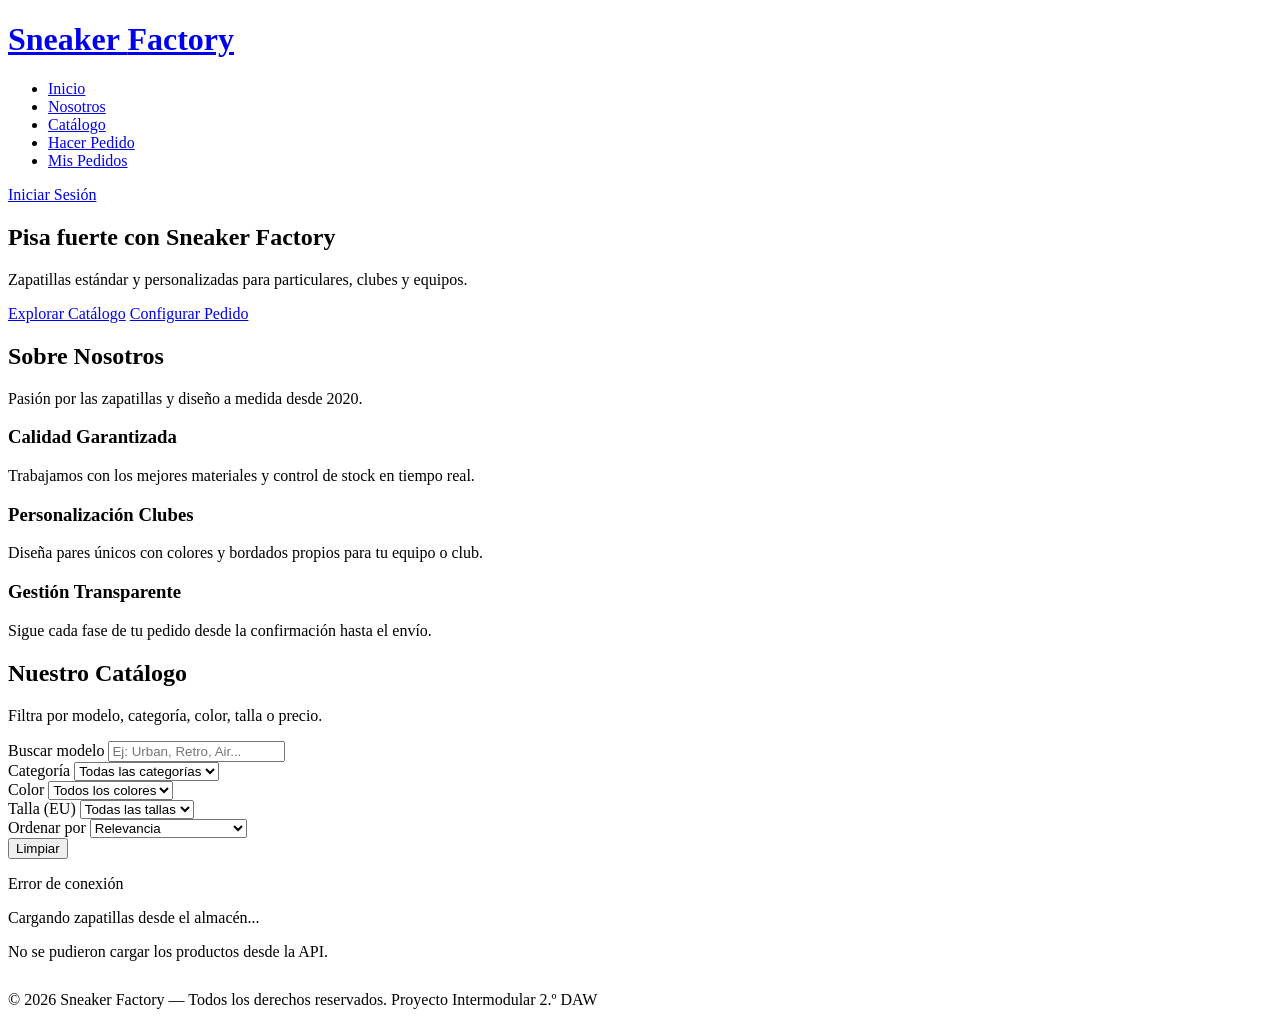
==== commit fca8d2d5: "añadiendo apijs" ====
--- a/frontend/index.html
+++ b/frontend/index.html
@@ -147,6 +147,7 @@
     </footer>
 
     <script src="js/catalogo.js" defer></script>
+    <script src="js/api.js" defer></script>
 </body>
 
 </html>
